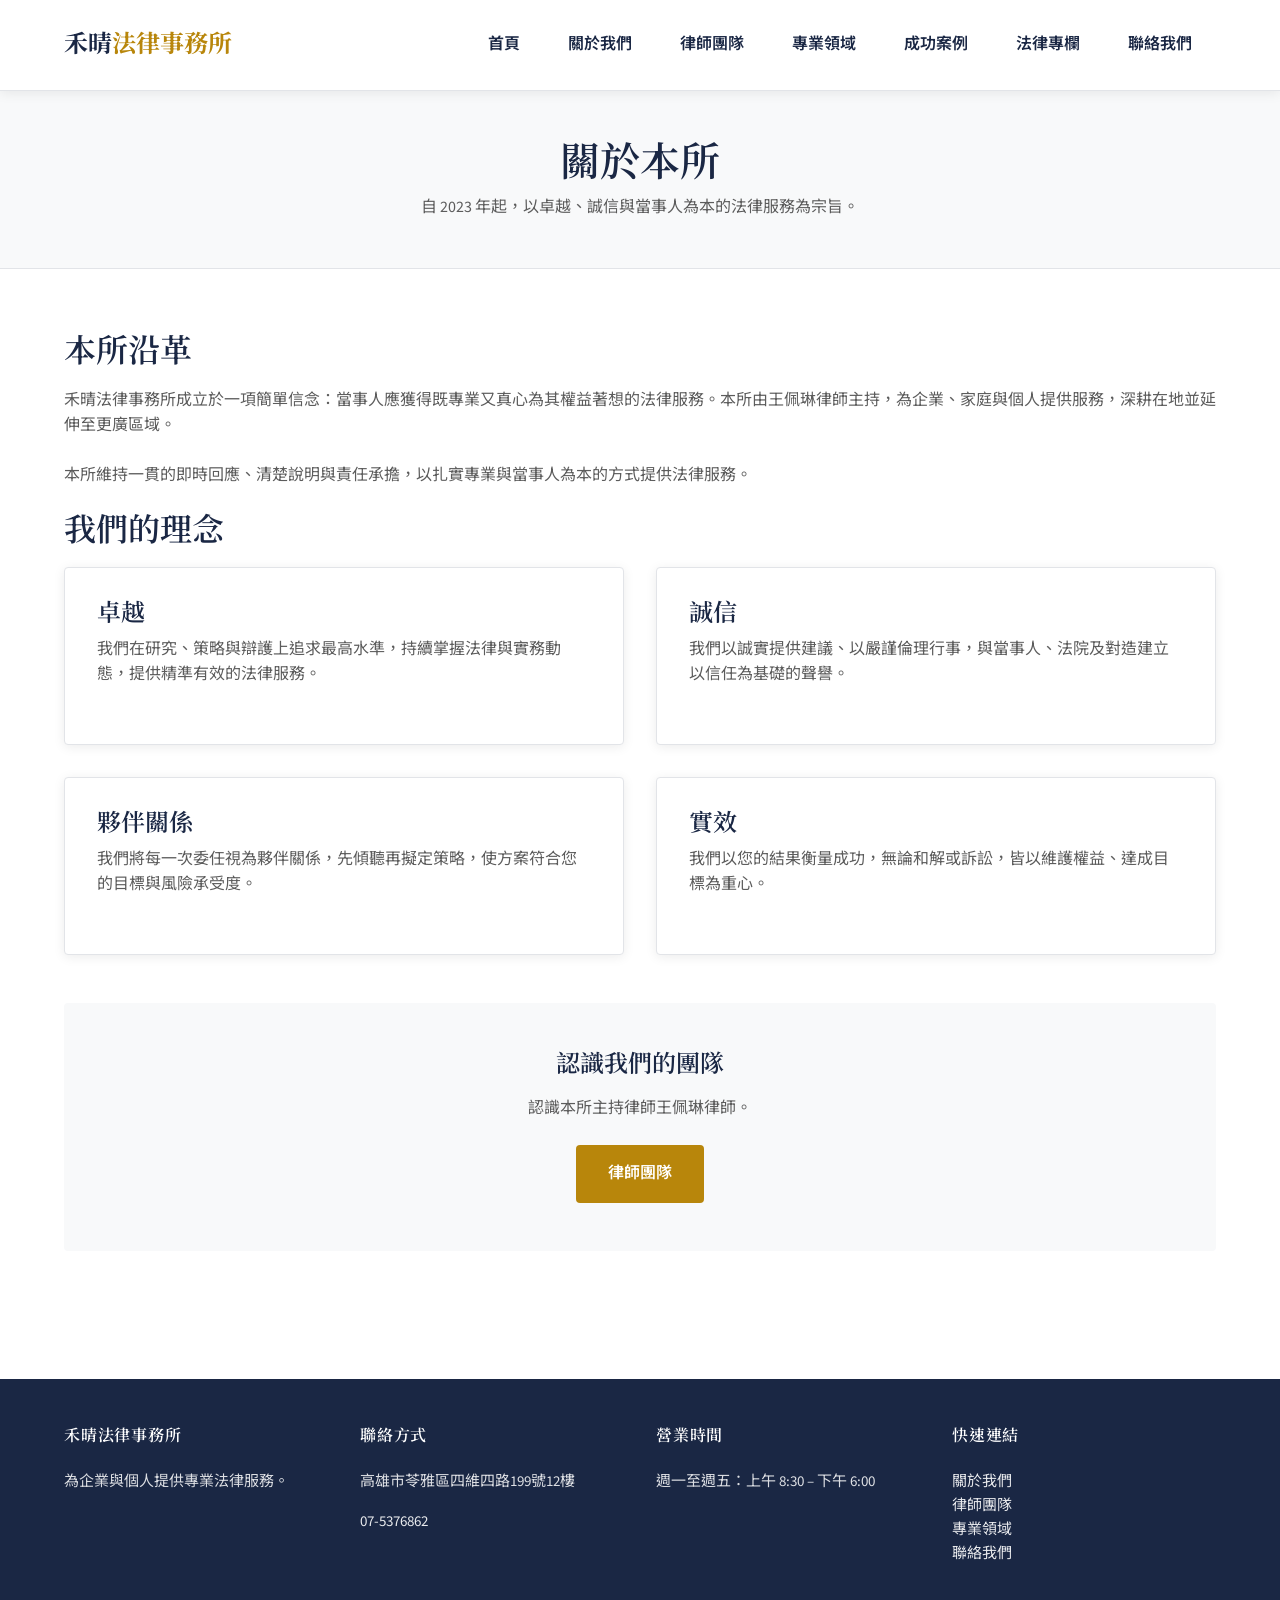
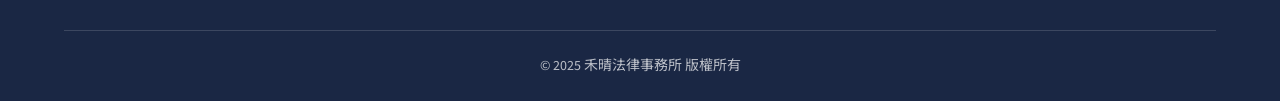
==== about.html @ 3517e928 "Initial commit" ====
<!DOCTYPE html>
<html lang="zh-Hant">
<head>
  <meta charset="UTF-8">
  <meta name="viewport" content="width=device-width, initial-scale=1.0">
  <meta name="description" content="關於禾晴法律事務所 — 本所沿革、理念與對卓越法律服務的承諾。">
  <title>關於我們 | 禾晴法律事務所</title>
  <link rel="preconnect" href="https://fonts.googleapis.com">
  <link rel="preconnect" href="https://fonts.gstatic.com" crossorigin>
  <link href="https://fonts.googleapis.com/css2?family=Cormorant+Garamond:ital,wght@0,500;0,600;0,700;1,500&family=Noto+Sans+TC:wght@400;500;700&family=Noto+Serif+TC:wght@500;600;700&family=Source+Sans+3:ital,wght@0,400;0,600;0,700;1,400&display=swap" rel="stylesheet">
  <link rel="stylesheet" href="styles.css">
</head>
<body>
  <a href="#main" class="skip-link">跳到主要內容</a>

  <header class="site-header">
    <div class="container">
      <a href="index.html" class="logo">禾晴 <span>法律事務所</span></a>
      <button type="button" class="nav-toggle" aria-expanded="false" aria-controls="main-nav" aria-label="開啟選單">
        <span class="icon-menu" aria-hidden="true">&#9776;</span>
        <span class="icon-close" aria-hidden="true">&times;</span>
      </button>
      <nav class="main-nav" id="main-nav">
        <ul>
          <li><a href="index.html">首頁</a></li>
          <li><a href="about.html">關於我們</a></li>
          <li><a href="team.html">律師團隊</a></li>
          <li><a href="practice.html">專業領域</a></li>
          <li><a href="cases.html">成功案例</a></li>
          <li><a href="blog.html">法律專欄</a></li>
          <li><a href="contact.html">聯絡我們</a></li>
        </ul>
      </nav>
    </div>
  </header>

  <main id="main">
    <section class="page-title">
      <div class="container">
        <h1>關於本所</h1>
        <p class="text-muted mb-0">自 2023 年起，以卓越、誠信與當事人為本的法律服務為宗旨。</p>
      </div>
    </section>

    <section class="section">
      <div class="container">
        <h2>本所沿革</h2>
        <p>禾晴法律事務所成立於一項簡單信念：當事人應獲得既專業又真心為其權益著想的法律服務。本所由王佩琳律師主持，為企業、家庭與個人提供服務，深耕在地並延伸至更廣區域。</p>
        <p>本所維持一貫的即時回應、清楚說明與責任承擔，以扎實專業與當事人為本的方式提供法律服務。</p>

        <h2>我們的理念</h2>
        <div class="card-grid card-grid-2">
          <div class="card">
            <div class="card-body">
              <h3>卓越</h3>
              <p>我們在研究、策略與辯護上追求最高水準，持續掌握法律與實務動態，提供精準有效的法律服務。</p>
            </div>
          </div>
          <div class="card">
            <div class="card-body">
              <h3>誠信</h3>
              <p>我們以誠實提供建議、以嚴謹倫理行事，與當事人、法院及對造建立以信任為基礎的聲譽。</p>
            </div>
          </div>
          <div class="card">
            <div class="card-body">
              <h3>夥伴關係</h3>
              <p>我們將每一次委任視為夥伴關係，先傾聽再擬定策略，使方案符合您的目標與風險承受度。</p>
            </div>
          </div>
          <div class="card">
            <div class="card-body">
              <h3>實效</h3>
              <p>我們以您的結果衡量成功，無論和解或訴訟，皆以維護權益、達成目標為重心。</p>
            </div>
          </div>
        </div>

        <div class="contact-cta">
          <h3>認識我們的團隊</h3>
          <p>認識本所主持律師王佩琳律師。</p>
          <a href="team.html" class="btn btn-primary">律師團隊</a>
        </div>
      </div>
    </section>
  </main>

  <footer class="site-footer">
    <div class="container">
      <div class="footer-grid">
        <div>
          <h4>禾晴法律事務所</h4>
          <p>為企業與個人提供專業法律服務。</p>
        </div>
        <div>
          <h4>聯絡方式</h4>
          <p>高雄市苓雅區四維四路199號12樓</p>
          <p><a href="tel:+88675376862">07-5376862</a></p>
        </div>
        <div>
          <h4>營業時間</h4>
          <p>週一至週五：上午 8:30 – 下午 6:00</p>
        </div>
        <div>
          <h4>快速連結</h4>
          <p>
            <a href="about.html">關於我們</a><br>
            <a href="team.html">律師團隊</a><br>
            <a href="practice.html">專業領域</a><br>
            <a href="contact.html">聯絡我們</a>
          </p>
        </div>
      </div>
      <div class="footer-bottom">
        <p>&copy; 2025 禾晴法律事務所 版權所有</p>
      </div>
    </div>
  </footer>

  <script src="main.js"></script>
</body>
</html>
---- styles.css ----
/* ============================================
   LAW FIRM — Shared Styles
   Mobile-first, premium, accessible
   ============================================ */

/* --- CSS Custom Properties --- */
:root {
  --color-navy: #1a2744;
  --color-navy-light: #2a3a5c;
  --color-charcoal: #2d2d2d;
  --color-charcoal-light: #4a4a4a;
  --color-white: #ffffff;
  --color-off-white: #f8f9fa;
  --color-gold: #b8860b;
  --color-gold-light: #d4a84b;
  --color-gold-dark: #8b6914;
  --color-border: #e2e4e8;
  --color-text: #2d2d2d;
  --color-text-muted: #5c5c5c;
  --font-heading: "Cormorant Garamond", "Noto Serif TC", "Georgia", serif;
  --font-body: "Source Sans 3", "Noto Sans TC", "Helvetica Neue", sans-serif;
  --max-width: 1200px;
  --header-height: 72px;
  --space-xs: 0.5rem;
  --space-sm: 1rem;
  --space-md: 1.5rem;
  --space-lg: 2rem;
  --space-xl: 3rem;
  --space-2xl: 4rem;
  --radius: 4px;
  --shadow: 0 2px 12px rgba(0, 0, 0, 0.08);
  --shadow-lg: 0 8px 32px rgba(0, 0, 0, 0.12);
  --transition: 0.2s ease;
}

/* --- Reset & Base --- */
*,
*::before,
*::after {
  box-sizing: border-box;
}

html {
  scroll-behavior: smooth;
}

body {
  margin: 0;
  font-family: var(--font-body);
  font-size: 1rem;
  line-height: 1.6;
  color: var(--color-text);
  background-color: var(--color-white);
  -webkit-font-smoothing: antialiased;
}

img {
  max-width: 100%;
  height: auto;
  display: block;
}

a {
  color: var(--color-gold-dark);
  text-decoration: none;
  transition: color var(--transition);
}

a:hover,
a:focus {
  color: var(--color-gold);
}

a:focus-visible {
  outline: 2px solid var(--color-gold);
  outline-offset: 2px;
}

/* --- Typography --- */
h1, h2, h3, h4, h5, h6 {
  font-family: var(--font-heading);
  font-weight: 600;
  line-height: 1.2;
  margin-top: 0;
  margin-bottom: var(--space-sm);
  color: var(--color-navy);
}

h1 { font-size: clamp(1.75rem, 4vw, 2.5rem); }
h2 { font-size: clamp(1.5rem, 3vw, 2rem); }
h3 { font-size: clamp(1.25rem, 2.5vw, 1.5rem); }

p {
  margin-top: 0;
  margin-bottom: var(--space-md);
  color: var(--color-text-muted);
}

/* --- Layout --- */
.container {
  width: 100%;
  max-width: var(--max-width);
  margin-left: auto;
  margin-right: auto;
  padding-left: var(--space-md);
  padding-right: var(--space-md);
}

.section {
  padding-top: var(--space-xl);
  padding-bottom: var(--space-xl);
}

@media (min-width: 768px) {
  .section {
    padding-top: var(--space-2xl);
    padding-bottom: var(--space-2xl);
  }
}

/* --- Header (Sticky) --- */
.site-header {
  position: sticky;
  top: 0;
  z-index: 100;
  background-color: var(--color-white);
  border-bottom: 1px solid var(--color-border);
  box-shadow: var(--shadow);
}

.site-header .container {
  display: flex;
  align-items: center;
  justify-content: space-between;
  min-height: var(--header-height);
  padding-top: var(--space-sm);
  padding-bottom: var(--space-sm);
}

.logo {
  font-family: var(--font-heading);
  font-size: 1.5rem;
  font-weight: 700;
  color: var(--color-navy);
  margin: 0;
  display: flex;
  align-items: center;
}

.logo span {
  color: var(--color-gold);
}

/* --- Navigation --- */
.nav-toggle {
  display: flex;
  align-items: center;
  justify-content: center;
  width: 44px;
  height: 44px;
  padding: 0;
  border: none;
  background: transparent;
  color: var(--color-navy);
  cursor: pointer;
  font-size: 1.5rem;
  line-height: 1;
}

.nav-toggle:hover,
.nav-toggle:focus {
  color: var(--color-gold);
}

.nav-toggle:focus-visible {
  outline: 2px solid var(--color-gold);
  outline-offset: 2px;
}

.nav-toggle[aria-expanded="true"] .icon-menu { display: none; }
.nav-toggle[aria-expanded="true"] .icon-close { display: block; }
.nav-toggle .icon-close { display: none; }

.main-nav {
  position: fixed;
  top: var(--header-height);
  left: 0;
  right: 0;
  bottom: 0;
  background-color: var(--color-white);
  padding: var(--space-lg);
  overflow-y: auto;
  transform: translateX(-100%);
  transition: transform var(--transition);
  z-index: 99;
}

.main-nav.is-open {
  transform: translateX(0);
}

.main-nav ul {
  list-style: none;
  margin: 0;
  padding: 0;
}

.main-nav li {
  border-bottom: 1px solid var(--color-border);
}

.main-nav a {
  display: block;
  padding: var(--space-md);
  font-weight: 600;
  color: var(--color-navy);
}

.main-nav a:hover,
.main-nav a:focus {
  color: var(--color-gold);
  background-color: var(--color-off-white);
}

@media (min-width: 768px) {
  .nav-toggle {
    display: none;
  }

  .main-nav {
    position: static;
    transform: none;
    padding: 0;
    overflow: visible;
    background: transparent;
  }

  .main-nav ul {
    display: flex;
    align-items: center;
    gap: 0;
  }

  .main-nav li {
    border-bottom: none;
  }

  .main-nav a {
    padding: var(--space-sm) var(--space-md);
  }

  .main-nav a:hover,
  .main-nav a:focus {
    background-color: transparent;
  }
}

/* --- Hero --- */
.hero {
  background: linear-gradient(135deg, var(--color-navy) 0%, var(--color-navy-light) 100%);
  color: var(--color-white);
  padding-top: var(--space-2xl);
  padding-bottom: var(--space-2xl);
  text-align: center;
}

.hero h1 {
  color: var(--color-white);
  margin-bottom: var(--space-md);
}

.hero p {
  color: rgba(255, 255, 255, 0.9);
  font-size: 1.125rem;
  max-width: 36em;
  margin-left: auto;
  margin-right: auto;
}

.lead {
  max-width: 42em;
  margin-left: auto;
  margin-right: auto;
}

.section-alt {
  background-color: var(--color-off-white);
}

.mt-lg {
  margin-top: var(--space-lg);
}

.hero .btn {
  margin-top: var(--space-md);
}

@media (min-width: 768px) {
  .hero {
    padding-top: var(--space-2xl);
    padding-bottom: var(--space-2xl);
  }
}

/* --- Buttons --- */
.btn {
  display: inline-block;
  padding: var(--space-sm) var(--space-lg);
  font-family: var(--font-body);
  font-size: 1rem;
  font-weight: 600;
  text-align: center;
  border: none;
  border-radius: var(--radius);
  cursor: pointer;
  transition: background-color var(--transition), color var(--transition), transform var(--transition);
}

.btn:focus-visible {
  outline: 2px solid var(--color-gold);
  outline-offset: 2px;
}

.btn-primary {
  background-color: var(--color-gold);
  color: var(--color-white);
}

.btn-primary:hover,
.btn-primary:focus {
  background-color: var(--color-gold-dark);
  color: var(--color-white);
}

.btn-outline {
  background-color: transparent;
  color: var(--color-white);
  border: 2px solid var(--color-white);
}

.btn-outline:hover,
.btn-outline:focus {
  background-color: var(--color-white);
  color: var(--color-navy);
}

.btn-outline-dark {
  background-color: transparent;
  color: var(--color-navy);
  border: 2px solid var(--color-navy);
}

.btn-outline-dark:hover,
.btn-outline-dark:focus {
  background-color: var(--color-navy);
  color: var(--color-white);
}

/* --- Page Title (inner pages) --- */
.page-title {
  background-color: var(--color-off-white);
  padding-top: var(--space-xl);
  padding-bottom: var(--space-xl);
  text-align: center;
  border-bottom: 1px solid var(--color-border);
}

.page-title h1 {
  margin-bottom: var(--space-xs);
}

/* --- Cards / Grid --- */
.card-grid {
  display: grid;
  gap: var(--space-lg);
}

@media (min-width: 640px) {
  .card-grid-2 {
    grid-template-columns: repeat(2, 1fr);
  }
}

@media (min-width: 768px) {
  .card-grid-3 {
    grid-template-columns: repeat(3, 1fr);
  }
}

.card {
  background-color: var(--color-white);
  border: 1px solid var(--color-border);
  border-radius: var(--radius);
  overflow: hidden;
  box-shadow: var(--shadow);
  transition: box-shadow var(--transition);
}

.card:hover {
  box-shadow: var(--shadow-lg);
}

.card-body {
  padding: var(--space-lg);
}

.card h3 {
  margin-bottom: var(--space-xs);
}

.card .meta {
  font-size: 0.875rem;
  color: var(--color-text-muted);
  margin-bottom: var(--space-sm);
}

/* --- Feature blocks --- */
.feature {
  text-align: center;
  padding: var(--space-lg);
}

.feature-icon {
  width: 48px;
  height: 48px;
  margin: 0 auto var(--space-md);
  background-color: var(--color-gold);
  color: var(--color-white);
  border-radius: 50%;
  display: flex;
  align-items: center;
  justify-content: center;
  font-size: 1.5rem;
  font-weight: 700;
  font-family: var(--font-heading);
}

.feature h3 {
  margin-bottom: var(--space-xs);
}

/* --- Lists --- */
.list-unstyled {
  list-style: none;
  margin: 0;
  padding: 0;
}

.list-unstyled li {
  padding: var(--space-xs) 0;
  border-bottom: 1px solid var(--color-border);
}

.list-unstyled li:last-child {
  border-bottom: none;
}

/* --- Footer --- */
.site-footer {
  background-color: var(--color-navy);
  color: var(--color-white);
  padding-top: var(--space-xl);
  padding-bottom: var(--space-md);
  margin-top: var(--space-2xl);
}

.site-footer a {
  color: rgba(255, 255, 255, 0.9);
}

.site-footer a:hover,
.site-footer a:focus {
  color: var(--color-gold-light);
}

.site-footer h3,
.site-footer h4 {
  color: var(--color-white);
  font-size: 1rem;
  font-weight: 600;
  text-transform: uppercase;
  letter-spacing: 0.05em;
  margin-bottom: var(--space-md);
}

.footer-grid {
  display: grid;
  gap: var(--space-lg);
  margin-bottom: var(--space-xl);
}

@media (min-width: 640px) {
  .footer-grid {
    grid-template-columns: repeat(2, 1fr);
  }
}

@media (min-width: 768px) {
  .footer-grid {
    grid-template-columns: repeat(4, 1fr);
  }
}

.footer-grid p {
  color: rgba(255, 255, 255, 0.85);
  margin-bottom: var(--space-sm);
  font-size: 0.9375rem;
}

.footer-bottom {
  padding-top: var(--space-md);
  border-top: 1px solid rgba(255, 255, 255, 0.15);
  text-align: center;
  font-size: 0.875rem;
  color: rgba(255, 255, 255, 0.7);
}

.footer-bottom p {
  margin: 0;
  color: inherit;
}

/* --- Forms --- */
.form-group {
  margin-bottom: var(--space-md);
}

.form-group label {
  display: block;
  font-weight: 600;
  margin-bottom: var(--space-xs);
  color: var(--color-charcoal);
}

.form-group input,
.form-group textarea,
.form-group select {
  width: 100%;
  padding: var(--space-sm) var(--space-md);
  font-family: var(--font-body);
  font-size: 1rem;
  border: 1px solid var(--color-border);
  border-radius: var(--radius);
  background-color: var(--color-white);
  color: var(--color-text);
}

.form-group input:focus,
.form-group textarea:focus,
.form-group select:focus {
  outline: none;
  border-color: var(--color-gold);
  box-shadow: 0 0 0 3px rgba(184, 134, 11, 0.2);
}

.form-group textarea {
  min-height: 120px;
  resize: vertical;
}

/* --- Utilities --- */
.text-center { text-align: center; }
.text-muted { color: var(--color-text-muted); }
.mt-0 { margin-top: 0; }
.mb-0 { margin-bottom: 0; }

/* --- Skip link (accessibility) --- */
.skip-link {
  position: absolute;
  top: -100%;
  left: var(--space-md);
  padding: var(--space-sm) var(--space-md);
  background-color: var(--color-navy);
  color: var(--color-white);
  font-weight: 600;
  z-index: 200;
  transition: top var(--transition);
}

.skip-link:focus {
  top: var(--space-md);
  outline: 2px solid var(--color-gold);
  outline-offset: 2px;
}

/* --- Article / Blog list --- */
.article-list .card {
  display: block;
}

.article-list .card-body {
  padding: var(--space-lg);
}

.article-list .card h3 {
  margin-bottom: var(--space-xs);
}

.article-list .card .meta {
  font-size: 0.875rem;
  color: var(--color-text-muted);
  margin-bottom: var(--space-sm);
}

/* --- Case result cards --- */
.case-card .card-body {
  padding: var(--space-lg);
}

.case-card .outcome {
  font-weight: 600;
  color: var(--color-gold-dark);
  margin-top: var(--space-sm);
}

/* --- Team / Attorney cards --- */
.team-card {
  text-align: center;
}

.team-card .card-body {
  padding: var(--space-lg);
}

.team-card .role {
  font-size: 0.875rem;
  color: var(--color-gold-dark);
  font-weight: 600;
  margin-bottom: var(--space-xs);
}

.team-card .bio {
  font-size: 0.9375rem;
  margin-bottom: 0;
}

.team-card .feature-icon.team-initials {
  margin-bottom: var(--space-sm);
}

/* --- Practice area blocks --- */
.practice-block {
  padding: var(--space-lg);
  border-left: 4px solid var(--color-gold);
  background-color: var(--color-off-white);
  margin-bottom: var(--space-md);
}

.practice-block h3 {
  margin-bottom: var(--space-xs);
}

.practice-block p {
  margin-bottom: 0;
}

/* --- Contact CTA --- */
.contact-cta {
  background-color: var(--color-off-white);
  padding: var(--space-xl);
  text-align: center;
  border-radius: var(--radius);
  margin-top: var(--space-xl);
}

.contact-cta h3 {
  margin-bottom: var(--space-sm);
}

.contact-cta p {
  margin-bottom: var(--space-md);
}

/* --- Two-column content --- */
.content-sidebar {
  display: grid;
  gap: var(--space-xl);
}

@media (min-width: 768px) {
  .content-sidebar {
    grid-template-columns: 1fr 280px;
  }
}

.content-main {
  min-width: 0;
}

.content-sidebar aside {
  min-width: 0;
}

.content-sidebar .card {
  margin-bottom: 0;
}
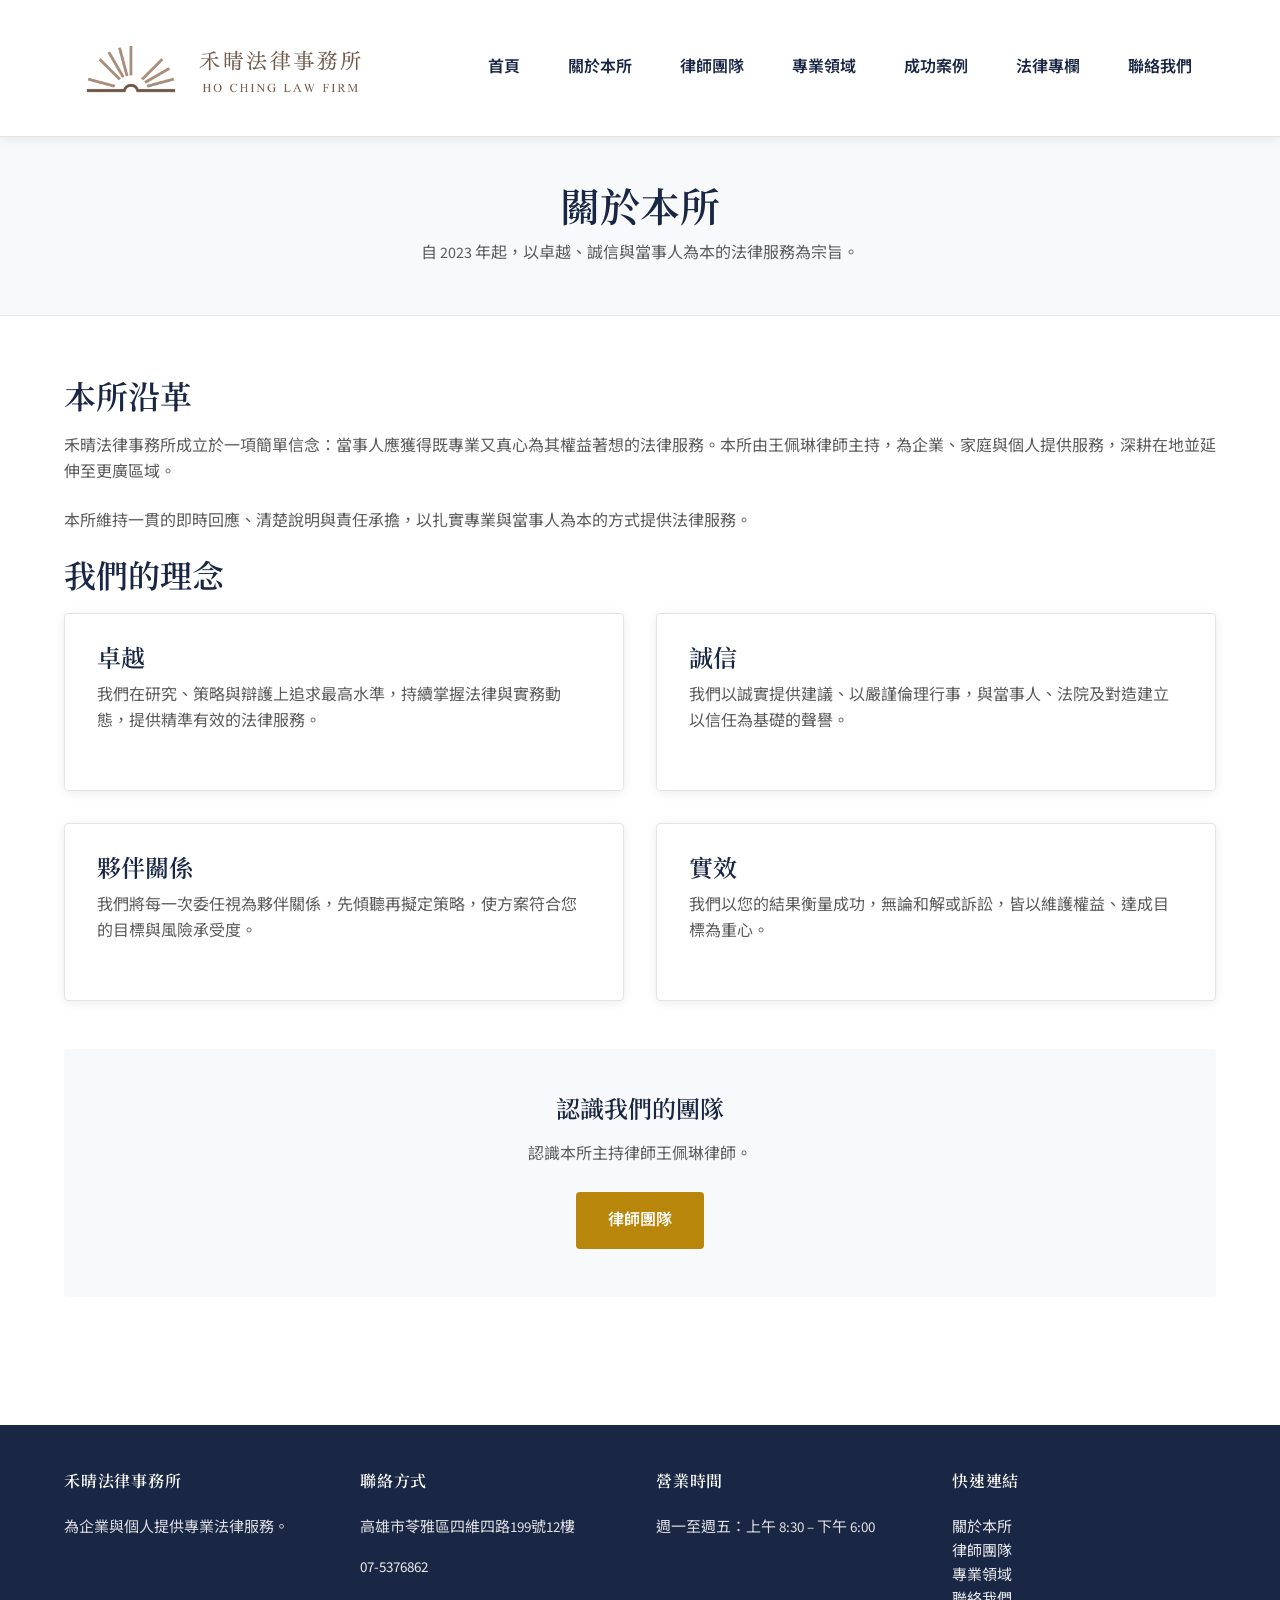
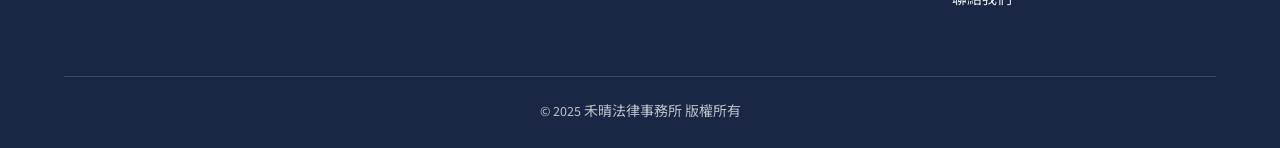
==== commit e0b4fcf3: "Add logo and fix the inconsistent page titles" ====
--- a/about.html
+++ b/about.html
@@ -4,7 +4,7 @@
   <meta charset="UTF-8">
   <meta name="viewport" content="width=device-width, initial-scale=1.0">
   <meta name="description" content="關於禾晴法律事務所 — 本所沿革、理念與對卓越法律服務的承諾。">
-  <title>關於我們 | 禾晴法律事務所</title>
+  <title>關於本所 | 禾晴法律事務所</title>
   <link rel="preconnect" href="https://fonts.googleapis.com">
   <link rel="preconnect" href="https://fonts.gstatic.com" crossorigin>
   <link href="https://fonts.googleapis.com/css2?family=Cormorant+Garamond:ital,wght@0,500;0,600;0,700;1,500&family=Noto+Sans+TC:wght@400;500;700&family=Noto+Serif+TC:wght@500;600;700&family=Source+Sans+3:ital,wght@0,400;0,600;0,700;1,400&display=swap" rel="stylesheet">
@@ -15,7 +15,7 @@
 
   <header class="site-header">
     <div class="container">
-      <a href="index.html" class="logo">禾晴 <span>法律事務所</span></a>
+      <a href="index.html" class="logo"><img src="assets/logo.png" alt="禾晴法律事務所 HO CHING LAW FIRM" class="logo-img"></a>
       <button type="button" class="nav-toggle" aria-expanded="false" aria-controls="main-nav" aria-label="開啟選單">
         <span class="icon-menu" aria-hidden="true">&#9776;</span>
         <span class="icon-close" aria-hidden="true">&times;</span>
@@ -23,7 +23,7 @@
       <nav class="main-nav" id="main-nav">
         <ul>
           <li><a href="index.html">首頁</a></li>
-          <li><a href="about.html">關於我們</a></li>
+          <li><a href="about.html">關於本所</a></li>
           <li><a href="team.html">律師團隊</a></li>
           <li><a href="practice.html">專業領域</a></li>
           <li><a href="cases.html">成功案例</a></li>
@@ -104,7 +104,7 @@
         <div>
           <h4>快速連結</h4>
           <p>
-            <a href="about.html">關於我們</a><br>
+            <a href="about.html">關於本所</a><br>
             <a href="team.html">律師團隊</a><br>
             <a href="practice.html">專業領域</a><br>
             <a href="contact.html">聯絡我們</a>
--- a/styles.css
+++ b/styles.css
@@ -20,7 +20,7 @@
   --font-heading: "Cormorant Garamond", "Noto Serif TC", "Georgia", serif;
   --font-body: "Source Sans 3", "Noto Sans TC", "Helvetica Neue", sans-serif;
   --max-width: 1200px;
-  --header-height: 72px;
+  --header-height: 120px;
   --space-xs: 0.5rem;
   --space-sm: 1rem;
   --space-md: 1.5rem;
@@ -149,6 +149,14 @@
 
 .logo span {
   color: var(--color-gold);
+}
+
+.logo-img {
+  display: block;
+  height: 104px;
+  width: auto;
+  max-width: 520px;
+  object-fit: contain;
 }
 
 /* --- Navigation --- */
@@ -634,6 +642,15 @@
   margin-bottom: 0;
 }
 
+.team-card .team-photo {
+  width: 200px;
+  height: 200px;
+  object-fit: cover;
+  border-radius: 50%;
+  margin: 0 auto var(--space-md);
+  display: block;
+}
+
 .team-card .feature-icon.team-initials {
   margin-bottom: var(--space-sm);
 }
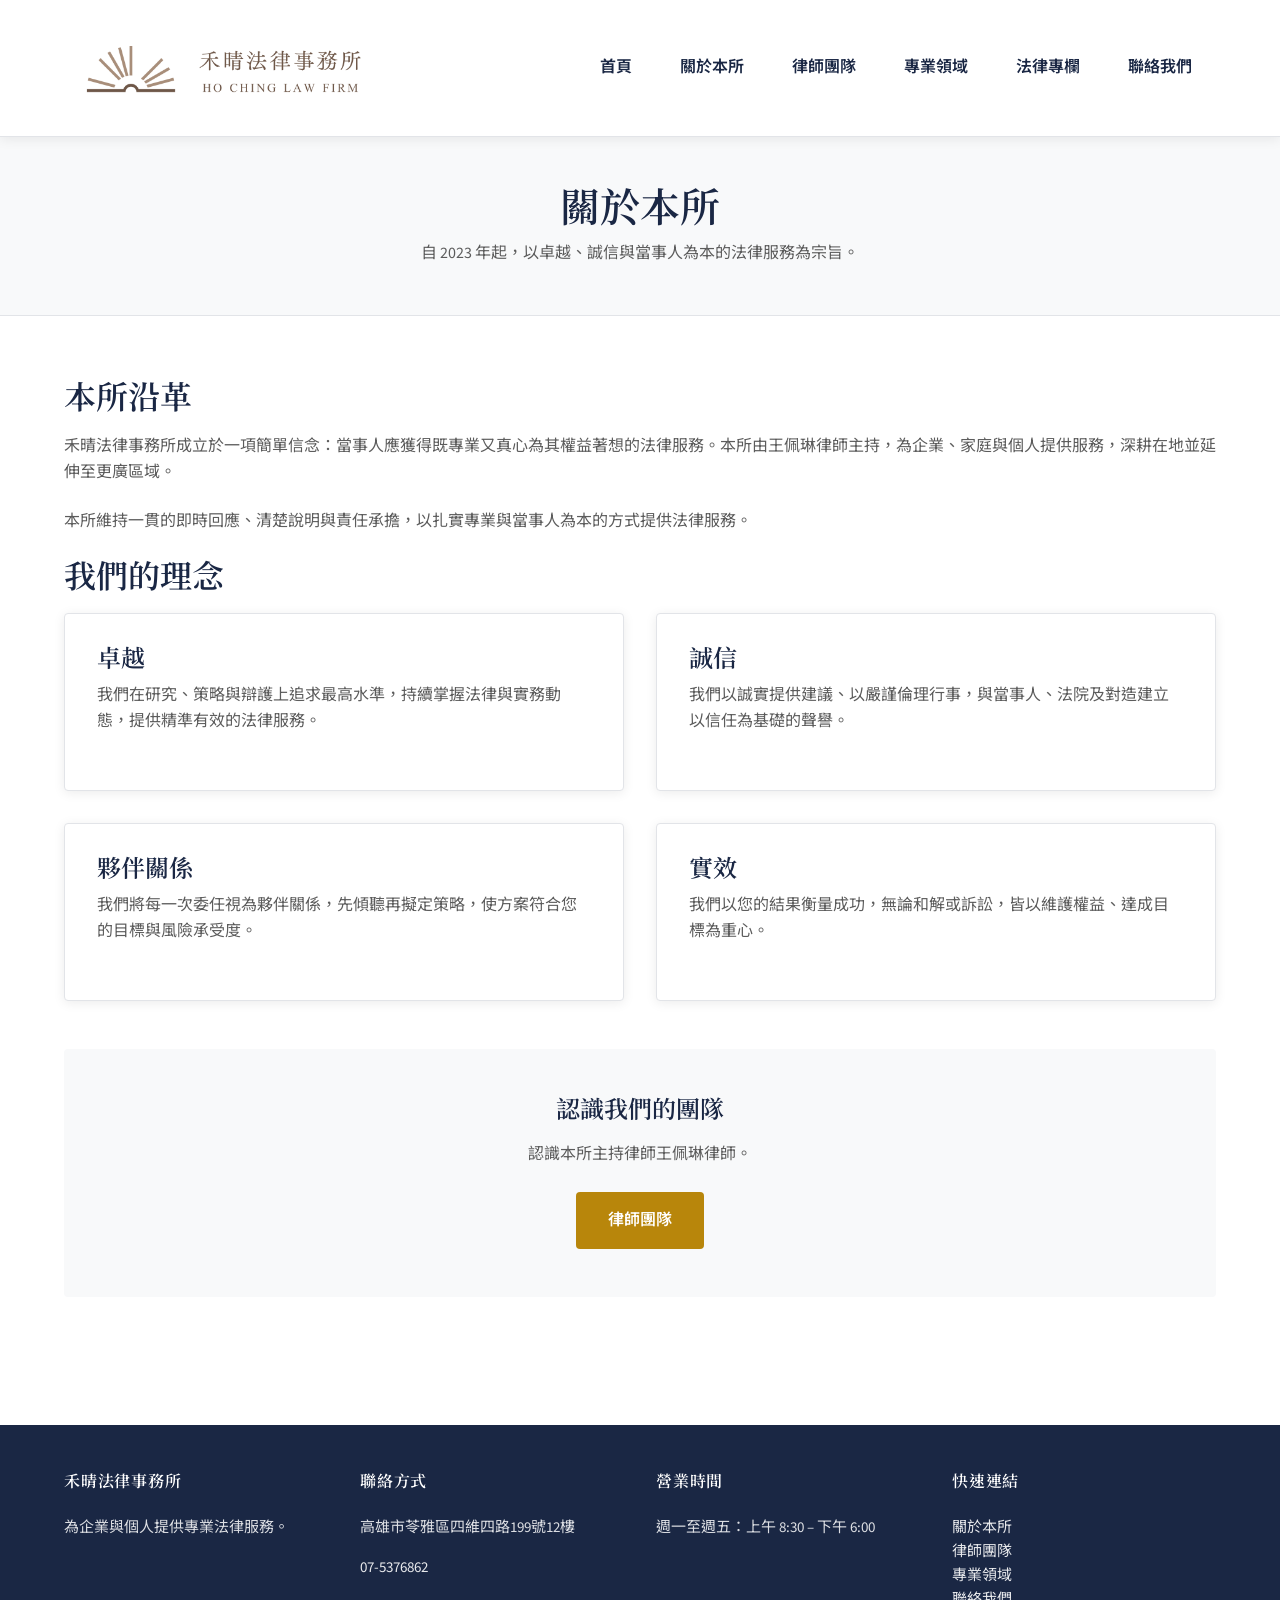
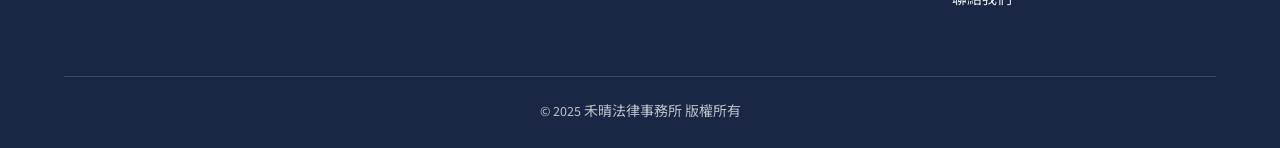
==== commit c08ea6d4: "remove cases.html" ====
--- a/about.html
+++ b/about.html
@@ -2,6 +2,7 @@
 <html lang="zh-Hant">
 <head>
   <meta charset="UTF-8">
+  <link rel="icon" href="favicon.ico" type="image/png">
   <meta name="viewport" content="width=device-width, initial-scale=1.0">
   <meta name="description" content="關於禾晴法律事務所 — 本所沿革、理念與對卓越法律服務的承諾。">
   <title>關於本所 | 禾晴法律事務所</title>
@@ -26,7 +27,6 @@
           <li><a href="about.html">關於本所</a></li>
           <li><a href="team.html">律師團隊</a></li>
           <li><a href="practice.html">專業領域</a></li>
-          <li><a href="cases.html">成功案例</a></li>
           <li><a href="blog.html">法律專欄</a></li>
           <li><a href="contact.html">聯絡我們</a></li>
         </ul>
